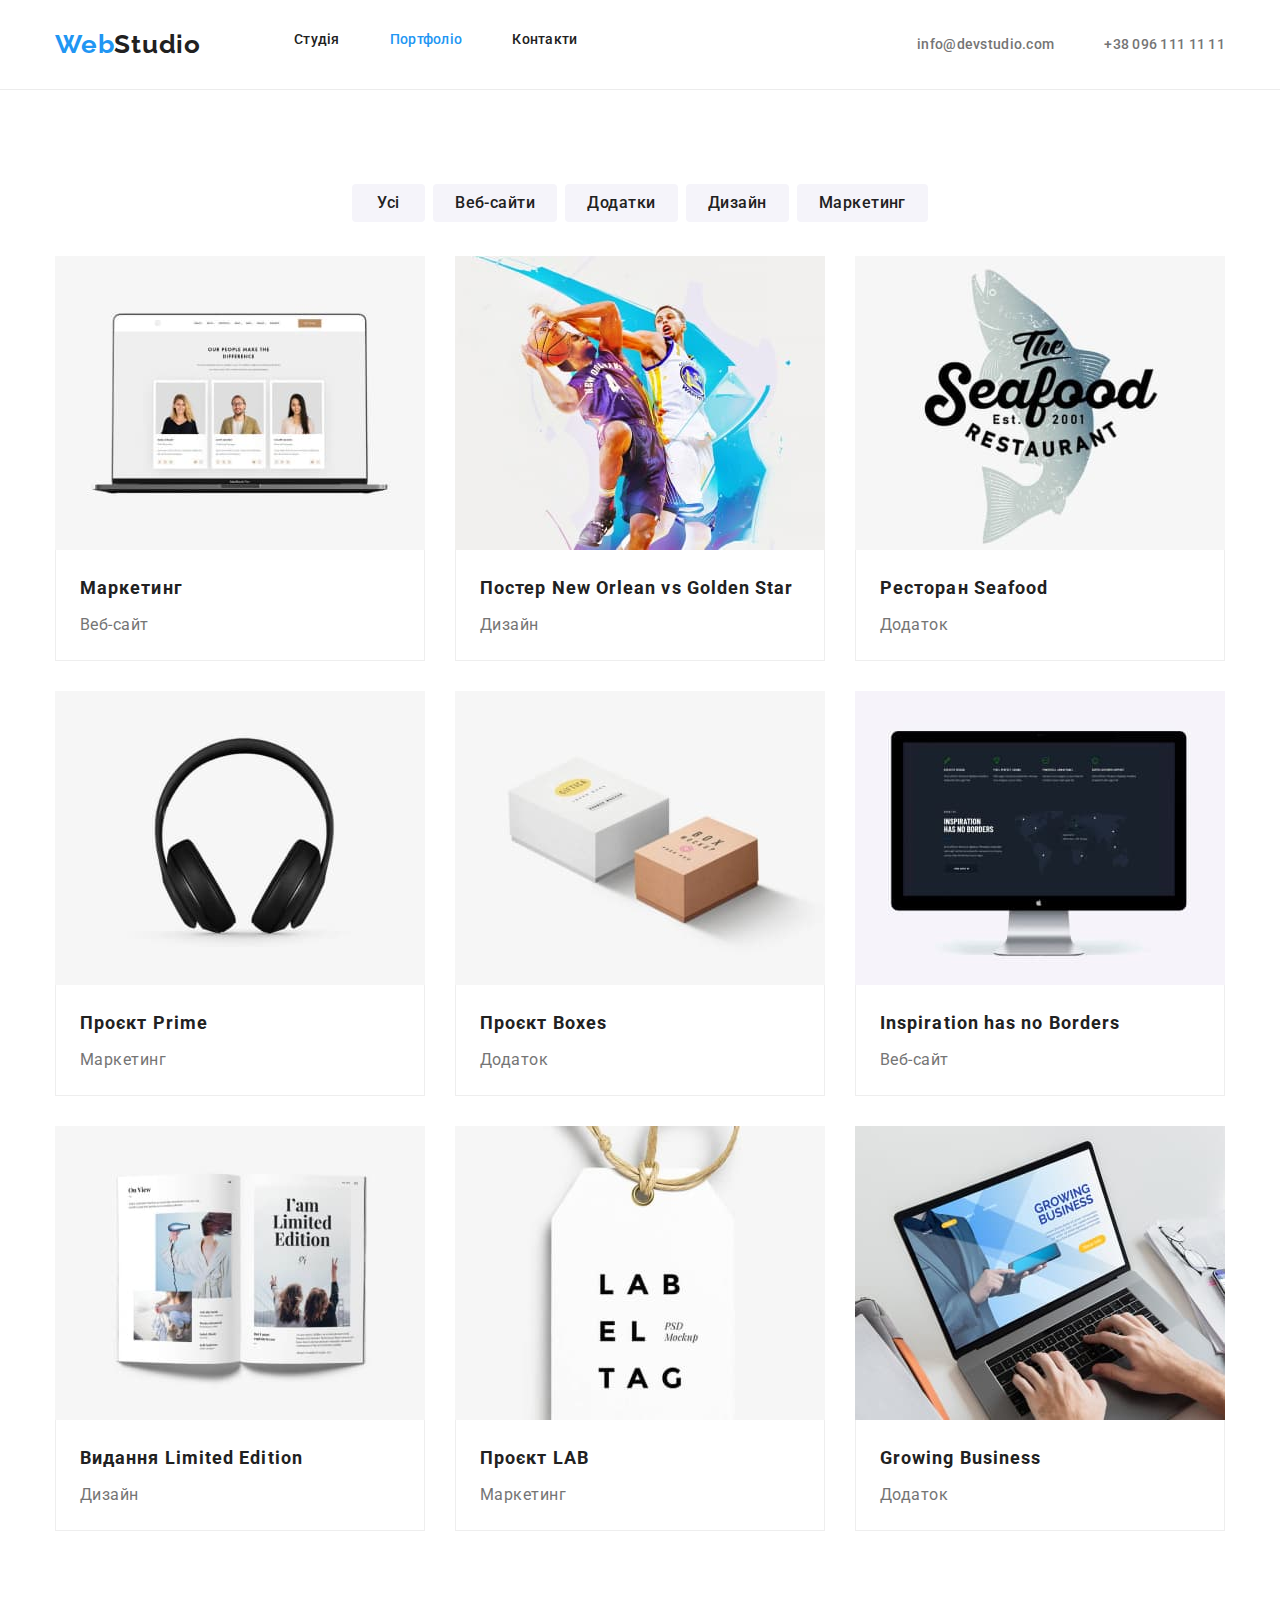
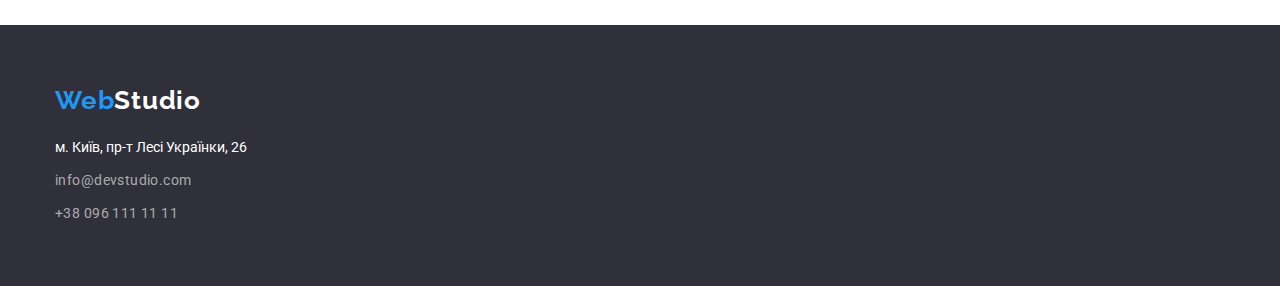
==== portfolio.html @ 7c83a078 "створив репозиторій на основі попередньої дз" ====
<!DOCTYPE html>
<html lang="uk">
  <head>
    <meta charset="UTF-8" />
    <meta http-equiv="X-UA-Compatible" content="IE=edge" />
    <meta name="viewport" content="width=device-width, initial-scale=1.0" />
    <title>WebStudio</title>
    <link rel="preconnect" href="https://fonts.googleapis.com" />
    <link rel="preconnect" href="https://fonts.gstatic.com" crossorigin />
    <link
      href="https://fonts.googleapis.com/css2?family=Raleway:wght@700&family=Roboto:wght@400;500;700;900&display=swap"
      rel="stylesheet"
    />
    <link
      rel="stylesheet"
      href="https://cdnjs.cloudflare.com/ajax/libs/modern-normalize/1.1.0/modern-normalize.min.css"
    />
    <link rel="stylesheet" href="./css/styles.css" />
  </head>

  <body>
    <header>
      <div class="container head">
        <nav class="nav-main">
          <a class="logo" href="" title="Головна сторінка"
            ><span class="logo-web">Web</span
            ><span class="logo-studio">Studio</span></a
          >
          <ul class="nav-ul site-nav">
            <li class="item">
              <a class="nav-link" href="./index.html" title="Студія">Студія</a>
            </li>
            <li class="item">
              <a
                class="nav-link act-stud"
                href="./portfolio.html"
                title="Портфоліо"
                >Портфоліо</a
              >
            </li>
            <li class="item">
              <a class="nav-link" href="" title="Контакти">Контакти</a>
            </li>
          </ul>
        </nav>
        <ul class="nav-ul second">
          <li class="item-first">
            <a class="nav-contact" href="mailto:info@devstudio.com"
              >info@devstudio.com</a
            >
          </li>
          <li class="item">
            <a class="nav-contact" href="tel:+380961111111"
              >+38 096 111 11 11</a
            >
          </li>
        </ul>
      </div>
    </header>
    <main>
      <section class="main-secondary">
        <div class="container">
          <h1 hidden>Портфоліо робіт</h1>

          <ul class="nav-ul port">
            <li class="item">
              <button class="button-secondary plus" type="button">Усі</button>
            </li>
            <li class="item">
              <button class="button-secondary" type="button">
                <span class="web">Веб-сайти</span>
              </button>
            </li>
            <li class="item">
              <button class="button-secondary" type="button">Додатки</button>
            </li>
            <li class="item">
              <button class="button-secondary" type="button">Дизайн</button>
            </li>
            <li class="item">
              <button class="button-secondary" type="button">Маркетинг</button>
            </li>
          </ul>

          <ul class="nav-ul everything">
            <li class="item">
              <a href=""
                ><img
                  class="img"
                  src="./images/portf-teh.jpg"
                  alt="ноутбук"
                  width="370"
                />
                <div class="text-port">
                  <h2 class="tytel-portf">Маркетинг</h2>
                  <p class="portf-article">Веб-сайт</p>
                </div>
              </a>
            </li>
            <li class="item">
              <a href=""
                ><img
                  class="img"
                  src="./images/portf-bask.jpg"
                  alt="баскетбол"
                  width="370"
                />
                <div class="text-port">
                  <h2 class="tytel-portf">Постер New Orlean vs Golden Star</h2>
                  <p class="portf-article">Дизайн</p>
                </div>
              </a>
            </li>
            <li class="item">
              <a href=""
                ><img
                  class="img"
                  src="./images/portf-seafood.jpg"
                  alt="логотип"
                  width="370"
                />
                <div class="text-port">
                  <h2 class="tytel-portf">Ресторан Seafood</h2>
                  <p class="portf-article">Додаток</p>
                </div>
              </a>
            </li>
            <li class="item">
              <a href=""
                ><img
                  class="img"
                  src="./images/portf-mus.jpg"
                  alt="навушники"
                  width="370"
                />
                <div class="text-port">
                  <h2 class="tytel-portf">Проєкт Prime</h2>
                  <p class="portf-article">Маркетинг</p>
                </div>
              </a>
            </li>
            <li class="item">
              <a href=""
                ><img
                  class="img"
                  src="./images/portf-book.jpg"
                  alt="коробки"
                  width="370"
                />
                <div class="text-port">
                  <h2 class="tytel-portf">Проєкт Boxes</h2>
                  <p class="portf-article">Додаток</p>
                </div>
              </a>
            </li>
            <li class="item">
              <a href=""
                ><img
                  class="img"
                  src="./images/portf-monit.jpg"
                  alt="монітор"
                  width="370"
                />
                <div class="text-port">
                  <h2 class="tytel-portf">Inspiration has no Borders</h2>
                  <p class="portf-article">Веб-сайт</p>
                </div>
              </a>
            </li>
            <li class="item">
              <a href="">
                <img
                  class="img"
                  src="./images/portf-magaz.jpg"
                  alt="журнал"
                  width="370"
                />
                <div class="text-port">
                  <h2 class="tytel-portf">Видання Limited Edition</h2>
                  <p class="portf-article">Дизайн</p>
                </div>
              </a>
            </li>
            <li class="item">
              <a href=""
                ><img
                  class="img"
                  src="./images/portf-lab.jpg"
                  alt="логотип на папері"
                  width="370"
                />
                <div class="text-port">
                  <h2 class="tytel-portf">Проєкт LAB</h2>
                  <p class="portf-article">Маркетинг</p>
                </div>
              </a>
            </li>
            <li class="item">
              <a href=""
                ><img
                  class="img"
                  src="./images/portf-laptop.jpg"
                  alt="ноутбук"
                  width="370"
                />
                <div class="text-port">
                  <h2 class="tytel-portf">Growing Business</h2>
                  <p class="portf-article">Додаток</p>
                </div>
              </a>
            </li>
          </ul>
        </div>
      </section>
    </main>
    <footer class="foot-main">
      <div class="foot">
        <a class="logo-foot" href="" title="Головна сторінка"
          ><span class="logo-web">Web</span
          ><span class="logo-studio-foot">Studio</span></a
        >
        <address>
          <ul class="nav-ul adr">
            <li class="item">
              <a
                class="foot-adress"
                href="https://goo.gl/maps/2znSzA5FASChHcnv6"
                target="_blank"
                rel="noreferrer noopener nofollow"
                >м. Київ, пр-т Лесі Українки, 26</a
              >
            </li>
            <li class="item">
              <a class="foot-contact" href="mailto:info@devstudio.com"
                >info@devstudio.com</a
              >
            </li>
            <li class="item">
              <a class="foot-contact" href="tel:+380961111111"
                >+38 096 111 11 11</a
              >
            </li>
          </ul>
        </address>
      </div>
    </footer>
  </body>
</html>
---- css/styles.css ----
html {
	box-sizing:border-box;
}
*,
*::before,
*::after {
	box-sizing: inherit;
}

h1,
h2,
h3,h4,
h5,
h6,
p,
ul{
margin-bottom: 0; 
margin-top:0;
padding: 0;
}

:root {
	--brand-color: #757575;
	--button-color: #2196F3;
	--tytle-color:#212121;
 }

body{
	margin:0;
	font-family:'Roboto', Sans-serif;
	background: #FFFFFF;;
	color:var(--brand-color);
}
/* header */

header{
	border-bottom-width: 1px;
	border-bottom-style: solid;
	border-bottom-color: rgba(236, 236, 236, 1);
	}


.container.head,.nav-main,.nav-ul.site-nav,.nav-ul.second{
display: flex;
}

.container.head,.nav-main{
	align-items: center;
}


.nav-ul.site-nav>.item.item:not(:last-child){
	margin-right: 50px;
}

.item>.nav-link{
	padding-top: 32px;
	padding-bottom: 32px;
}

.nav-ul.second>.item-first{
margin-right: 50px;
}

.nav-ul.second{
margin-left: auto;
}

.logo{
margin-right: 93px;
text-decoration: none;
font-family: 'Raleway',Sans-serif;
font-weight: 700;
font-size: 26px;
line-height: 1.19;
letter-spacing: 0.03em;
rgba(0, 0, 0, 1)
}
.logo-web{
	color:#2196F3;
}
.logo-studio{
	color:var(--tytle-color);
}
.nav-link{
display: block;
text-decoration: none;
font-family: 'Roboto',Sans-serif;
font-style: normal;
font-weight: 500;
font-size: 14px;
line-height: 1.14;
letter-spacing: 0.02em;
color:var(--tytle-color);
list-style-type: none;
}
.nav-link:hover,.nav-contact:hover,.nav-contact:focus{
	color: var(--button-color);
	} 

	.nav-link.act-stud{
		color: var(--button-color);
	 }

.nav-contact{
font-family: 'Roboto';
font-style: normal;
font-weight: 500;
font-size: 14px;
line-height: 16px;
letter-spacing: 0.02em;
color: inherit;
text-decoration: none;
}
.nav-ul{
		list-style-type: none;
	}
	
	
/* Footer */
.foot-main{
	padding-top: 60px;
	padding-bottom: 60px;
	background: rgba(47, 48, 58, 1);
}

.foot-adress{
	font-style: normal;
	font-size: 14px;
	line-height: 1.71;
color: #FFFFFF;
text-decoration: none;
}
.foot-contact{
font-style: normal;
font-size: 14px;
line-height:1.71;
letter-spacing: 0.03em;
color: rgba(255, 255, 255, 0.6);
text-decoration: none;
}
 .logo-foot{
font-family: 'Raleway';
font-style: normal;
font-weight: 700;
font-size: 26px;
line-height: 31px;
letter-spacing: 0.03em;
}

.logo-studio-foot{
	color: #FFFFFF;
}

.nav-ul.adr{
	margin-top: 20px;
}

.nav-ul>.item:not(:last-child){
	margin-bottom: 9px;
}

/* main first*/
 .hero{
	background:#2F303A;
	text-align: center;
	padding-bottom: 200px;
	padding-top: 200px;
 }
 .hero-tytle{
margin-bottom: 30px;
font-weight: 900;
font-size: 44px;
line-height: 1.36;
letter-spacing: 0.06em;
text-transform: uppercase;
color: #FFFFFF;
 }
 .button{
font-weight: 700;
font-size: 16px;
line-height: 1.88;
color: #FFFFFF; 
background: var(--button-color);
min-width: 216px;
border: none;
padding: 10px 32px;
text-align: center;
border-radius:4px;
cursor:pointer;
 }

 .button-first{
font-family: 'Roboto';
font-style: normal;
font-weight: 700;
font-size: 16px;
line-height: 30px;
cursor:pointer;
 }

 .button:focus,.button:hover{
	background: #F5F4FA;
	color:var(--button-color);
}

/* секція benefits */

.benefits{
	padding-top: 94px;
	padding-bottom: 94px;
}
.container-benefits>.nav-ul{
	display: flex;
}

.nav-ul>.atim:not(:last-child){
	margin-right: 30px;
}

.nav-ul>.atim{
	width: 270px;
}

/* секція our-work */

.nav-ul.work{
	display: flex;
}

.our-work{
		padding-bottom: 94px;
}

.nav-ul.work>.item:not(:last-child){
	margin-right: 30px;
}

.nav-ul.work>.item{
	margin-bottom: 0;
}

/* секція our-team */

.our-team{
	padding-top: 94px;
	padding-bottom: 94px;
	background: #F5F4FA;
}

.tytle-mini{
margin-bottom: 10px;
font-size: 14px;
line-height: 1.14;
letter-spacing: 0.03em;
text-transform: uppercase;
color: var(--tytle-color);
	}
	.mini-article{
font-size: 14px;
line-height: 1.71;
letter-spacing: 0.03em;
	}
	.tytle-work,.team{
margin-bottom: 50px;	
font-size: 36px;
line-height:1.17;
text-align: center;
letter-spacing: 0.03em;
color: var(--tytle-color);
	}

	.team-name{
margin-bottom: 10px;
margin-top: 30px;
font-weight: 500;
font-size: 16px;
line-height: 1.19;
text-align: center;
letter-spacing: 0.03em;
color: var(--tytle-color);
	}
.team-position{
font-size: 16px;
line-height: 1.19;
text-align: center;
letter-spacing: 0.03em;
	}

	.nav-ul-team{
		display: flex;
		list-style-type: none;
	}

	.nav-ul-team>.item:not(:last-child){
		margin-right: 30px;
	}

	.nav-ul-team>.item{
 box-shadow:0px 4px 4px rgba(0, 0, 0, 0.25);
 background: #FFFFFF;
 border-bottom-left-radius: 4px;
 border-bottom-right-radius: 4px;
 padding-bottom: 30px;
	}
	
	/* main second */

	.main-secondary{
		padding-top: 94px;
		padding-bottom: 94px;
		background:#FFFFFF ;	
	}

.nav-ul.port{
	display: flex;
	justify-content: center;
	margin-bottom: 34px;
}

.button-secondary{
font-family: 'Roboto';
font-style: normal;
display: inline-block;
padding: 6px 22px;
min-width: 73px;
border: none;
border-radius: 4px;
font-weight: 500;
font-size: 16px;
line-height: 1.62;
letter-spacing: 0.03em;
color: var(--tytle-color);
background: #F5F4FA;
text-align: center;
cursor:pointer;
}

.button-secondary.plus{
	padding: 6px 25px;
}

	.button-secondary:focus,.button-secondary:hover{
		background: var(--button-color);
		color:#FFFFFF;
		box-shadow: 0px 3px 1px rgba(0, 0, 0, 0.1), 0px 1px 2px rgba(0, 0, 0, 0.08), 0px 2px 2px rgba(0, 0, 0, 0.12);
		}

		.nav-ul.port>.item:not(:last-child){
margin-right: 8px;
		}

		.nav-ul.port>.item{
			margin-bottom: 0;
		}

.tytel-portf{
	margin-bottom: 4px;
font-size: 18px;
line-height: 2;
letter-spacing: 0.06em;
color: var(--tytle-color);
	}
.portf-article{
font-size: 16px;
line-height: 1.88;
letter-spacing: 0.03em;
color:var(--brand-color);
	}
	a{
		text-decoration: none;	
	}

	.nav-ul.everything{
		display: flex;
		flex-wrap: wrap;
			}

	.nav-ul.everything>.item{
	width: 370px;
	margin-right:30px;
	}
	

	.nav-ul.everything>.item:nth-child(3n) {
		margin-right: 0;
	}



	.nav-ul.everything>.item:nth-child(-n + 6){
		margin-bottom: 30px;
	}

	.nav-ul.everything>.item:nth-child(n + 7){
		margin-bottom: 0;
	}


	
	/* container */
 
 .container,.foot{
	width: 1200px;
	margin-right: auto;
	margin-left: auto;
	padding-right:15px;
	padding-left:15px;
 }

 /* Img */

 .img{
	display: block;
	 width: 100%;
	  height: auto;
 }
 .text-port{
	padding-bottom:20px;
	padding-top:20px;
	padding-left: 24px;
   padding-right: 24px;
	border-right-width: 1px;
	border-right-style: solid;
	border-right-color: #EEEEEE;
	background: #FFFFFF;
	border-left-width: 1px;
	border-left-style: solid;
	border-left-color: #EEEEEE;
	border-bottom-width: 1px;
	border-bottom-style: solid;
	border-bottom-color: #EEEEEE;
 }
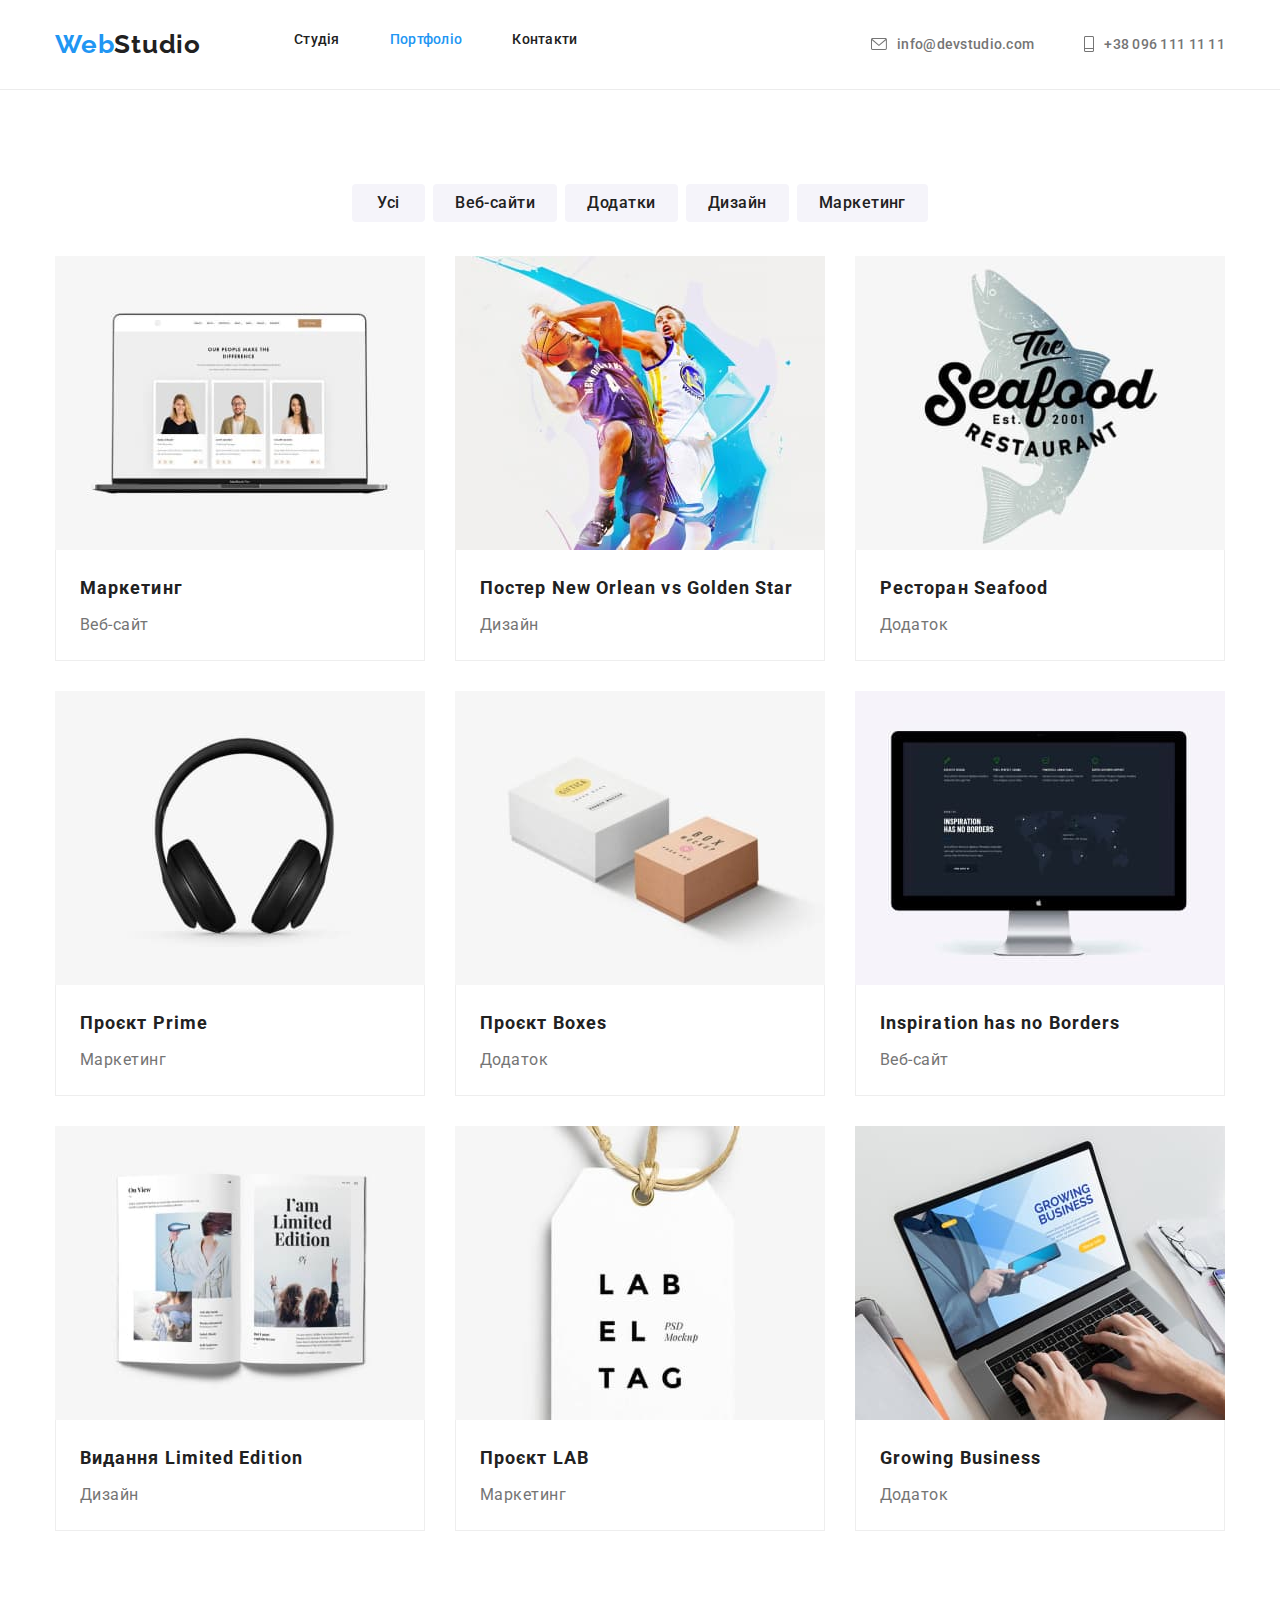
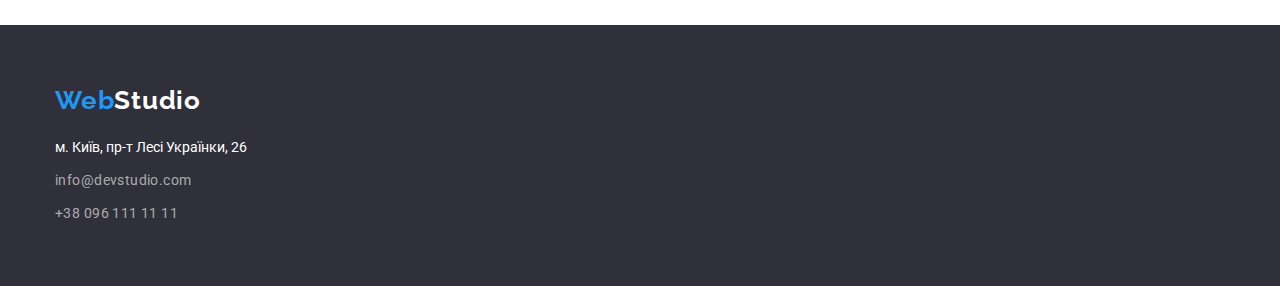
==== commit c65cf1e6: "зробив хедер і соц. мережі" ====
--- a/portfolio.html
+++ b/portfolio.html
@@ -45,11 +45,17 @@
         </nav>
         <ul class="nav-ul second">
           <li class="item-first">
+            <svg class="mail-pin-icon icon" width="16" height="12">
+              <use href="./images/icons.svg#icon-mail"></use>
+            </svg>
             <a class="nav-contact" href="mailto:info@devstudio.com"
               >info@devstudio.com</a
             >
           </li>
           <li class="item">
+            <svg class="phone-pin-icon icon" width="10" height="16">
+              <use href="./images/icons.svg#icon-phone"></use>
+            </svg>
             <a class="nav-contact" href="tel:+380961111111"
               >+38 096 111 11 11</a
             >
--- a/css/styles.css
+++ b/css/styles.css
@@ -66,6 +66,24 @@
 margin-left: auto;
 }
 
+.nav-ul.second>.item-first, .nav-ul.second>.item{
+	display: flex;
+	align-items: center;
+	justify-content: center;
+	padding-top: 32px;
+	padding-bottom: 32px;
+	cursor: pointer;
+	}
+
+.mail-pin-icon,.phone-pin-icon{
+	margin-right: 10px;
+	fill: currentColor;
+}
+
+.nav-ul.second>.item-first,.nav-ul.second>.item{
+	color: var(--brand-color);
+}
+
 .logo{
 margin-right: 93px;
 text-decoration: none;
@@ -94,11 +112,15 @@
 color:var(--tytle-color);
 list-style-type: none;
 }
-.nav-link:hover,.nav-contact:hover,.nav-contact:focus{
+.nav-link:hover{
 	color: var(--button-color);
 	} 
 
 	.nav-link.act-stud{
+		color: var(--button-color);
+	 }
+
+	 .nav-ul.second>.item-first:hover,:focus,.nav-ul.second>.item:hover,:focus{
 		color: var(--button-color);
 	 }
 
@@ -303,6 +325,45 @@
  border-bottom-right-radius: 4px;
  padding-bottom: 30px;
 	}
+
+	.nav-ul-team .social-item{
+		width: 44px;
+		height:44px;
+		list-style-type: none;
+		margin-right: 10px;
+			}
+
+	.nav-ul-team .social-item:last-child{
+		margin-right: 0 ;
+			}
+
+	.nav-ul-team .social-icons{
+		display: flex;
+		justify-content: center;
+		margin-top: 16px;
+					}
+
+	.nav-ul-team .social-link{
+		width: 100%;
+		height: 100%;
+		display: flex;
+		align-items: center;
+		justify-content: center;
+		background: #FFFFFF;;
+       border-radius: 50%;
+		 color: rgba(175, 177, 184, 1);
+	}
+
+		.nav-ul-team .social-icon{
+		fill: currentColor;
+	}
+
+	.nav-ul-team .social-link:hover,:focus{
+		background: #2196F3;
+		color: rgba(255, 255, 255, 1);
+ 
+	}
+	
 	
 	/* main second */
 
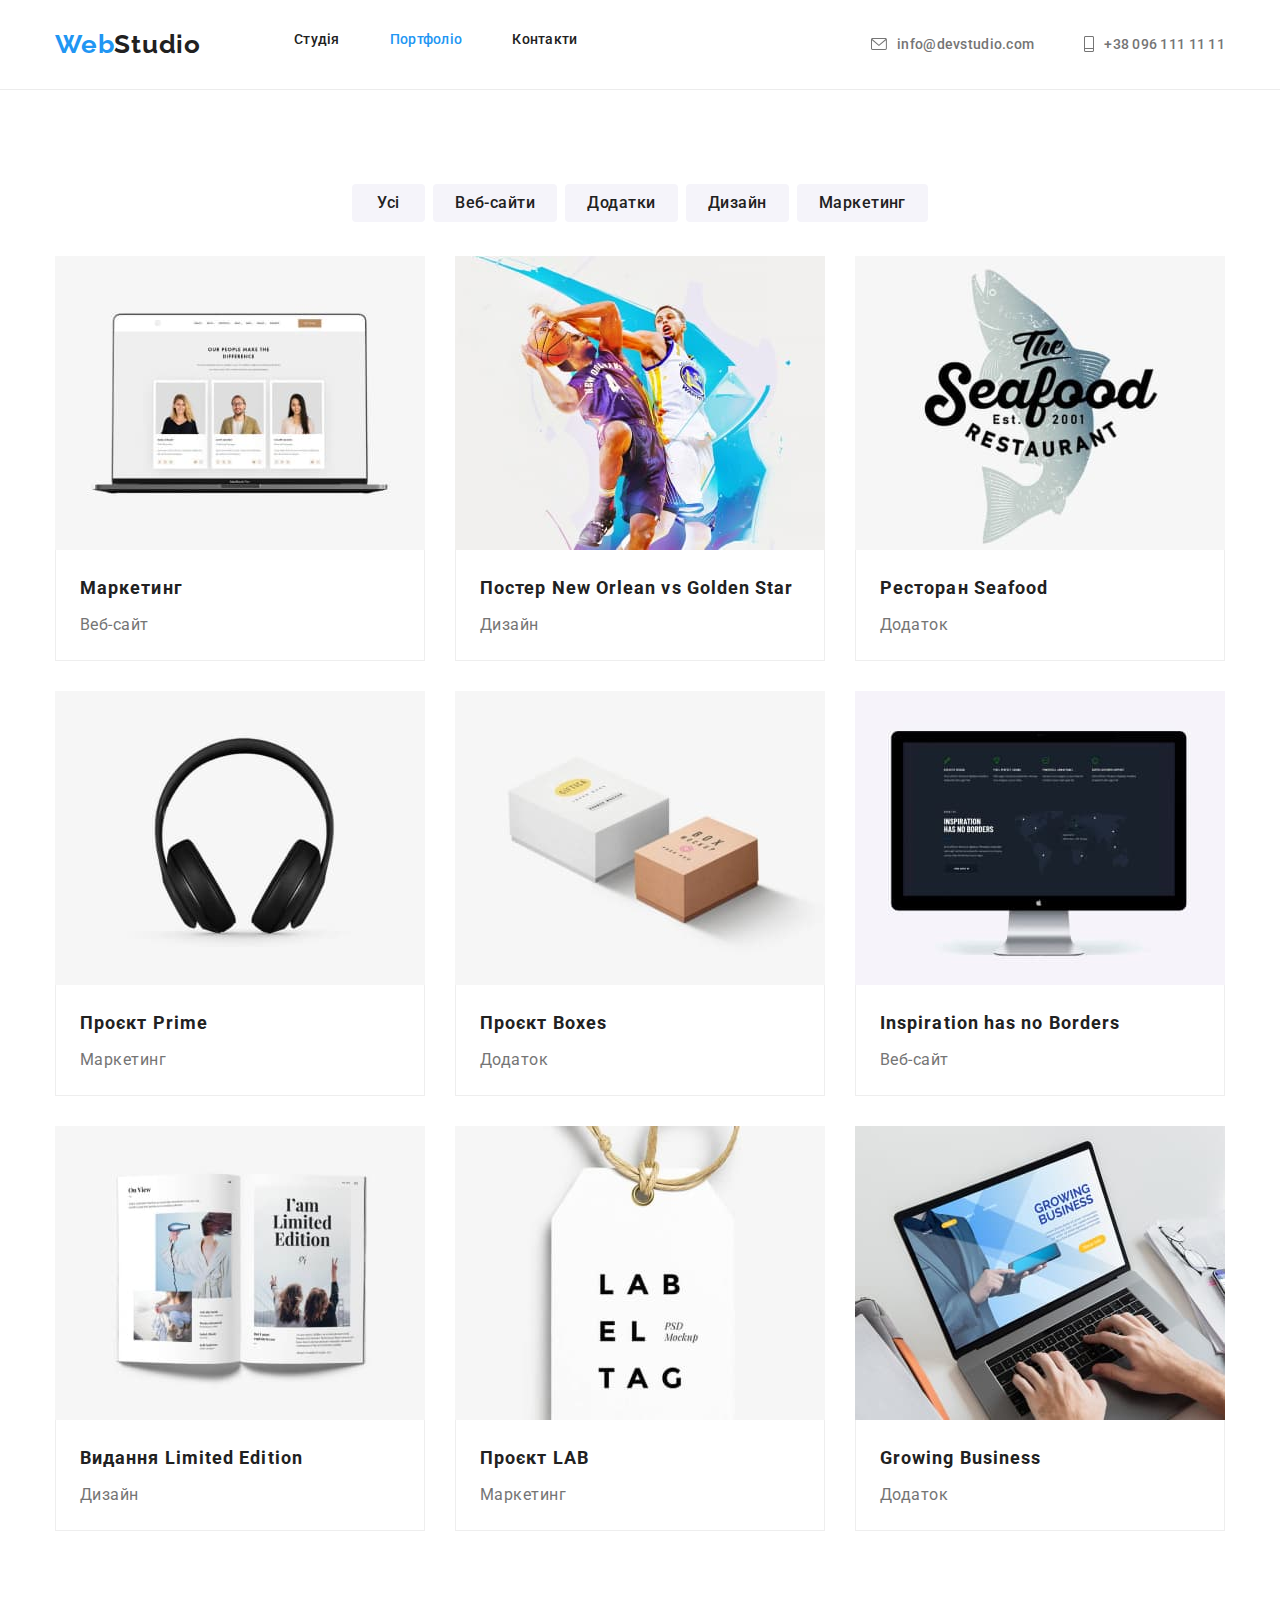
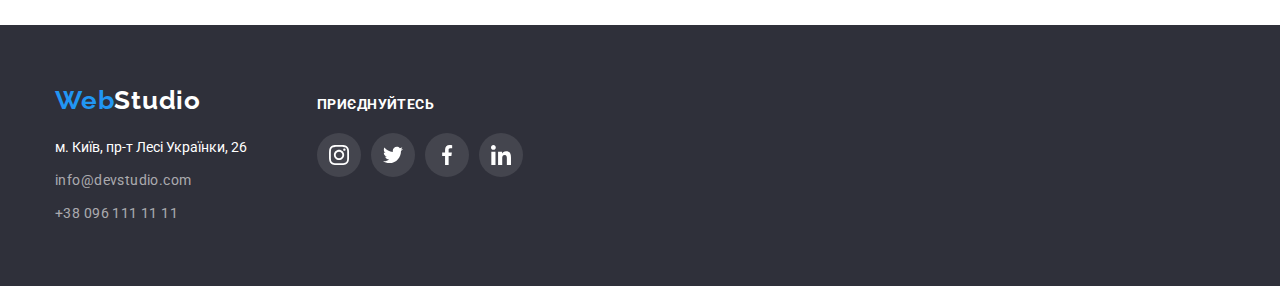
==== commit 42be4a89: "доробив футер" ====
--- a/portfolio.html
+++ b/portfolio.html
@@ -220,34 +220,65 @@
       </section>
     </main>
     <footer class="foot-main">
-      <div class="foot">
-        <a class="logo-foot" href="" title="Головна сторінка"
-          ><span class="logo-web">Web</span
-          ><span class="logo-studio-foot">Studio</span></a
-        >
-        <address>
-          <ul class="nav-ul adr">
-            <li class="item">
-              <a
-                class="foot-adress"
-                href="https://goo.gl/maps/2znSzA5FASChHcnv6"
-                target="_blank"
-                rel="noreferrer noopener nofollow"
-                >м. Київ, пр-т Лесі Українки, 26</a
-              >
-            </li>
-            <li class="item">
-              <a class="foot-contact" href="mailto:info@devstudio.com"
-                >info@devstudio.com</a
-              >
-            </li>
-            <li class="item">
-              <a class="foot-contact" href="tel:+380961111111"
-                >+38 096 111 11 11</a
-              >
-            </li>
-          </ul>
-        </address>
+      <div class="foot-together">
+        <div class="foot">
+          <a class="logo-foot" href="" title="Головна сторінка"
+            ><span class="logo-web">Web</span
+            ><span class="logo-studio-foot">Studio</span></a
+          >
+          <address>
+            <ul class="nav-ul adr">
+              <li class="item">
+                <a
+                  class="foot-adress"
+                  href="https://goo.gl/maps/2znSzA5FASChHcnv6"
+                  target="_blank"
+                  rel="noreferrer noopener nofollow"
+                  >м. Київ, пр-т Лесі Українки, 26</a
+                >
+              </li>
+              <li class="item">
+                <a class="foot-contact" href="mailto:info@devstudio.com"
+                  >info@devstudio.com</a
+                >
+              </li>
+              <li class="item">
+                <a class="foot-contact" href="tel:+380961111111"
+                  >+38 096 111 11 11</a
+                >
+              </li>
+            </ul>
+          </address>
+        </div>
+        <div class="foot-two">
+          <h3 class="foot-two-tytle">приєднуйтесь</h3>
+          <ul class="foot-two-list">
+            <li class="foot-two-item">
+              <a href="" class="foot-two-link"
+                ><svg class="foot-two-icon" width="20" height="20">
+                  <use href="./images/icons.svg#icon-instagram"></use></svg
+              ></a>
+            </li>
+            <li class="foot-two-item">
+              <a href="" class="foot-two-link"
+                ><svg class="foot-two-icon" width="20" height="20">
+                  <use href="./images/icons.svg#icon-twitter"></use></svg
+              ></a>
+            </li>
+            <li class="foot-two-item">
+              <a href="" class="foot-two-link"
+                ><svg class="foot-two-icon" width="20" height="20">
+                  <use href="./images/icons.svg#icon-facebook"></use></svg
+              ></a>
+            </li>
+            <li class="foot-two-item">
+              <a href="" class="foot-two-link"
+                ><svg class="foot-two-icon" width="20" height="20">
+                  <use href="./images/icons.svg#icon-linkedin"></use></svg
+              ></a>
+            </li>
+          </ul>
+        </div>
       </div>
     </footer>
   </body>
--- a/css/styles.css
+++ b/css/styles.css
@@ -125,7 +125,7 @@
 	 }
 
 .nav-contact{
-font-family: 'Roboto';
+font-family: 'Roboto',Sans-serif;
 font-style: normal;
 font-weight: 500;
 font-size: 14px;
@@ -140,6 +140,85 @@
 	
 	
 /* Footer */
+.foot-together{
+	display: flex;
+	align-items: baseline;
+}
+
+.foot-two-list{
+	display: flex;
+	list-style-type: none;
+}
+
+.foot-two{
+	margin-left: 70px;
+}
+
+
+
+.foot-two-link{
+	display: flex;
+	width: 100%;
+	height: 100%;
+	align-items: center;
+	justify-content: center;
+}
+
+.foot-two-item{
+	width: 44px;
+	height:44px;
+	list-style-type: none;
+	margin-right: 10px;
+		}
+
+		.foot-two-list>.foot-two-item:last-child{
+	margin-right: 0 ;
+		}
+
+.foot-two-item .foot-two-icon{
+	display: flex;
+	justify-content: center;
+					}
+
+.foot-two-item .foot-two-link{
+	width: 100%;
+	height: 100%;
+	display: flex;
+	align-items: center;
+	justify-content: center;
+	background:rgba(255, 255, 255, 0.1);
+	;
+	 border-radius: 50%;
+	 color: #FFFFFF;
+}
+
+	.foot-two-link .foot-two-icon{
+	fill: currentColor;
+}
+
+.foot-two-item .foot-two-link:hover, .foot-two-item .foot-two-link:focus{
+	background: #2196F3;
+	color: #FFFFFF;
+
+}
+
+.foot-two-tytle{
+margin-bottom: 20px;	
+width: 116px;
+height: 16px;
+left: 516px;
+top: 2748px;
+font-family: 'Roboto',Sans-serif;
+font-style: normal;
+font-weight: 700;
+font-size: 14px;
+line-height: 1.14;
+letter-spacing: 0.03em;
+text-transform: uppercase;
+color: #FFFFFF;
+
+}
+
 .foot-main{
 	padding-top: 60px;
 	padding-bottom: 60px;
@@ -262,6 +341,18 @@
 	margin-bottom: 0;
 }
 
+.atim>.atim-div{
+	display: flex;
+	align-items: center;
+	justify-content: center;
+	width: 270px;
+	height: 120px;
+	background: #F5F4FA;
+   border-radius: 4px;
+	}
+
+
+
 /* секція our-team */
 
 .our-team{
@@ -271,6 +362,7 @@
 }
 
 .tytle-mini{
+margin-top: 30px;
 margin-bottom: 10px;
 font-size: 14px;
 line-height: 1.14;
@@ -358,13 +450,54 @@
 		fill: currentColor;
 	}
 
-	.nav-ul-team .social-link:hover,:focus{
+	.nav-ul-team .social-link:hover,.nav-ul-team .social-link:focus{
 		background: #2196F3;
 		color: rgba(255, 255, 255, 1);
  
 	}
+
+	/* Постійні клієнти */
+
+	.customer-list{
+		display: flex;
+		list-style-type: none;
+	}
+	.customer-item{
+		
+					}
+	.customer-item:not(:last-child){
+		margin-right: 30px;
+	}
+
+	.container.customer-div{
+		padding-top: 94px;
+		padding-bottom: 94px;
+	}
 	
-	
+	.tytle-work.tytle-costomer{
+margin-bottom: 50px;
+	}
+
+	.customer-icon{
+		fill: currentColor;
+	}
+
+	.customer-link{
+		display: flex;
+		align-items: center;
+		justify-content: center;
+		width: 170px;
+		height: 92px;
+		border: 1px solid #AFB1B8;
+      border-radius: 4px; 
+		color:rgba(175, 177, 184, 1);
+	}
+
+	.customer-item>.customer-link:focus,.customer-item>.customer-link:hover{
+		color: var(--button-color);
+		border-color: var(--button-color);
+	}
+
 	/* main second */
 
 	.main-secondary{
@@ -461,7 +594,7 @@
 	
 	/* container */
  
- .container,.foot{
+ .container,.foot-together{
 	width: 1200px;
 	margin-right: auto;
 	margin-left: auto;
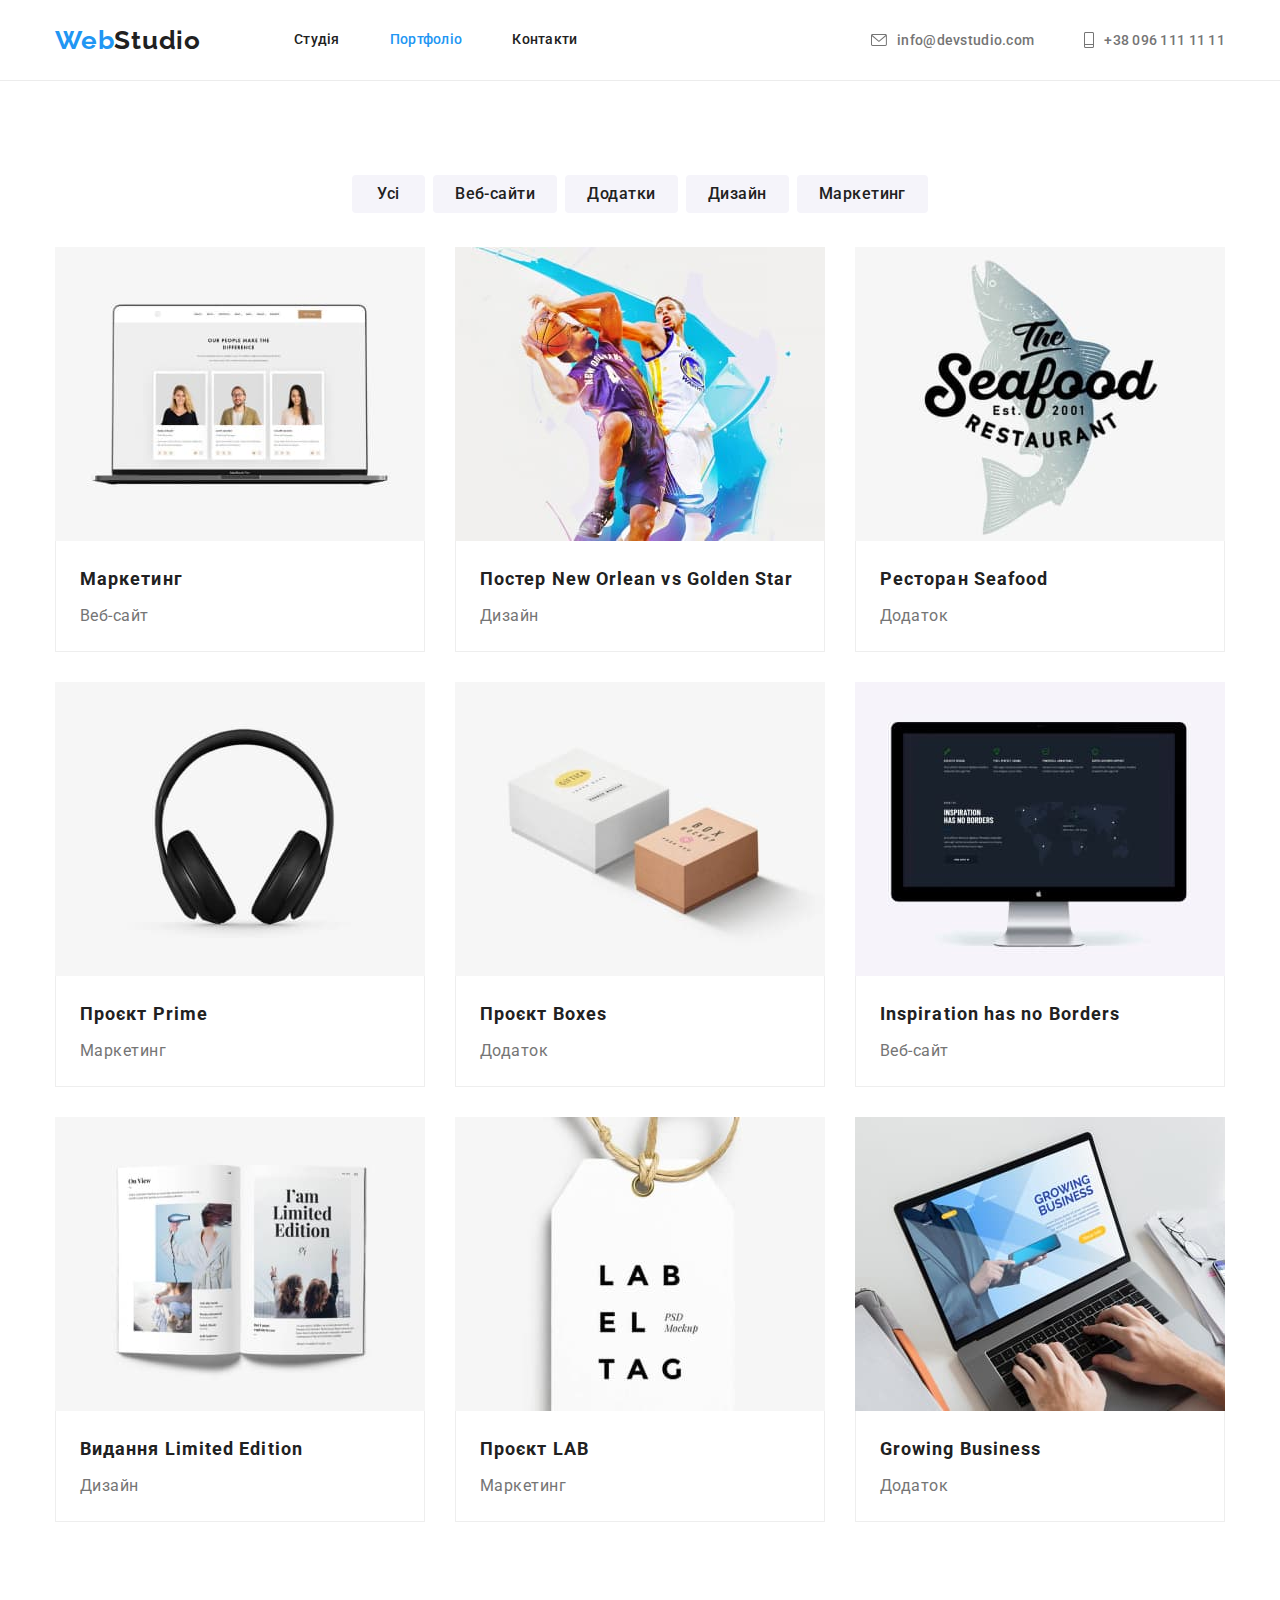
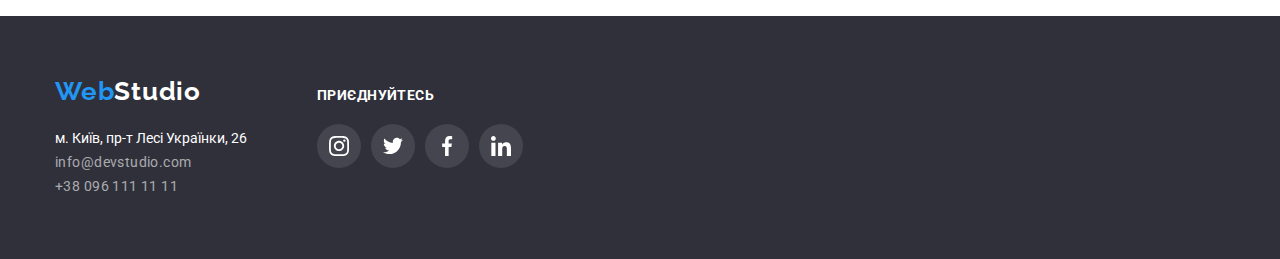
==== commit 0f2e174c: "доопрацював ДЗ відповідно до зауважень ментора" ====
--- a/portfolio.html
+++ b/portfolio.html
@@ -45,20 +45,18 @@
         </nav>
         <ul class="nav-ul second">
           <li class="item-first">
-            <svg class="mail-pin-icon icon" width="16" height="12">
-              <use href="./images/icons.svg#icon-mail"></use>
-            </svg>
             <a class="nav-contact" href="mailto:info@devstudio.com"
-              >info@devstudio.com</a
-            >
+              ><svg class="mail-pin-icon icon" width="16" height="12">
+                <use href="./images/icons.svg#icon-mail"></use></svg
+              ><span>info@devstudio.com</span>
+            </a>
           </li>
           <li class="item">
-            <svg class="phone-pin-icon icon" width="10" height="16">
-              <use href="./images/icons.svg#icon-phone"></use>
-            </svg>
-            <a class="nav-contact" href="tel:+380961111111"
-              >+38 096 111 11 11</a
-            >
+            <a class="nav-contact" href="tel:+380961111111">
+              <svg class="phone-pin-icon icon" width="10" height="16">
+                <use href="./images/icons.svg#icon-phone"></use></svg
+              ><span>+38 096 111 11 11</span>
+            </a>
           </li>
         </ul>
       </div>
@@ -90,128 +88,148 @@
 
           <ul class="nav-ul everything">
             <li class="item">
-              <a href=""
-                ><img
-                  class="img"
-                  src="./images/portf-teh.jpg"
-                  alt="ноутбук"
-                  width="370"
-                />
-                <div class="text-port">
-                  <h2 class="tytel-portf">Маркетинг</h2>
-                  <p class="portf-article">Веб-сайт</p>
-                </div>
-              </a>
-            </li>
-            <li class="item">
-              <a href=""
-                ><img
-                  class="img"
-                  src="./images/portf-bask.jpg"
-                  alt="баскетбол"
-                  width="370"
-                />
-                <div class="text-port">
-                  <h2 class="tytel-portf">Постер New Orlean vs Golden Star</h2>
-                  <p class="portf-article">Дизайн</p>
-                </div>
-              </a>
-            </li>
-            <li class="item">
-              <a href=""
-                ><img
-                  class="img"
-                  src="./images/portf-seafood.jpg"
-                  alt="логотип"
-                  width="370"
-                />
-                <div class="text-port">
-                  <h2 class="tytel-portf">Ресторан Seafood</h2>
-                  <p class="portf-article">Додаток</p>
-                </div>
-              </a>
-            </li>
-            <li class="item">
-              <a href=""
-                ><img
-                  class="img"
-                  src="./images/portf-mus.jpg"
-                  alt="навушники"
-                  width="370"
-                />
-                <div class="text-port">
-                  <h2 class="tytel-portf">Проєкт Prime</h2>
-                  <p class="portf-article">Маркетинг</p>
-                </div>
-              </a>
-            </li>
-            <li class="item">
-              <a href=""
-                ><img
-                  class="img"
-                  src="./images/portf-book.jpg"
-                  alt="коробки"
-                  width="370"
-                />
-                <div class="text-port">
-                  <h2 class="tytel-portf">Проєкт Boxes</h2>
-                  <p class="portf-article">Додаток</p>
-                </div>
-              </a>
-            </li>
-            <li class="item">
-              <a href=""
-                ><img
-                  class="img"
-                  src="./images/portf-monit.jpg"
-                  alt="монітор"
-                  width="370"
-                />
-                <div class="text-port">
-                  <h2 class="tytel-portf">Inspiration has no Borders</h2>
-                  <p class="portf-article">Веб-сайт</p>
-                </div>
-              </a>
-            </li>
-            <li class="item">
-              <a href="">
-                <img
-                  class="img"
-                  src="./images/portf-magaz.jpg"
-                  alt="журнал"
-                  width="370"
-                />
-                <div class="text-port">
-                  <h2 class="tytel-portf">Видання Limited Edition</h2>
-                  <p class="portf-article">Дизайн</p>
-                </div>
-              </a>
-            </li>
-            <li class="item">
-              <a href=""
-                ><img
-                  class="img"
-                  src="./images/portf-lab.jpg"
-                  alt="логотип на папері"
-                  width="370"
-                />
-                <div class="text-port">
-                  <h2 class="tytel-portf">Проєкт LAB</h2>
-                  <p class="portf-article">Маркетинг</p>
-                </div>
-              </a>
-            </li>
-            <li class="item">
-              <a href=""
-                ><img
-                  class="img"
-                  src="./images/portf-laptop.jpg"
-                  alt="ноутбук"
-                  width="370"
-                />
-                <div class="text-port">
-                  <h2 class="tytel-portf">Growing Business</h2>
-                  <p class="portf-article">Додаток</p>
+              <a href="" class="card-portfolio"
+                ><div>
+                  <img
+                    class="img"
+                    src="./images/portf-teh.jpg"
+                    alt="ноутбук"
+                    width="370"
+                  />
+                  <div class="text-port">
+                    <h2 class="tytel-portf">Маркетинг</h2>
+                    <p class="portf-article">Веб-сайт</p>
+                  </div>
+                </div>
+              </a>
+            </li>
+            <li class="item">
+              <a href="" class="card-portfolio"
+                ><div>
+                  <img
+                    class="img"
+                    src="./images/portf-bask.jpg"
+                    alt="баскетбол"
+                    width="370"
+                  />
+                  <div class="text-port">
+                    <h2 class="tytel-portf">
+                      Постер New Orlean vs Golden Star
+                    </h2>
+                    <p class="portf-article">Дизайн</p>
+                  </div>
+                </div>
+              </a>
+            </li>
+            <li class="item">
+              <a href="" class="card-portfolio"
+                ><div>
+                  <img
+                    class="img"
+                    src="./images/portf-seafood.jpg"
+                    alt="логотип"
+                    width="370"
+                  />
+                  <div class="text-port">
+                    <h2 class="tytel-portf">Ресторан Seafood</h2>
+                    <p class="portf-article">Додаток</p>
+                  </div>
+                </div>
+              </a>
+            </li>
+            <li class="item">
+              <a href="" class="card-portfolio"
+                ><div>
+                  <img
+                    class="img"
+                    src="./images/portf-mus.jpg"
+                    alt="навушники"
+                    width="370"
+                  />
+                  <div class="text-port">
+                    <h2 class="tytel-portf">Проєкт Prime</h2>
+                    <p class="portf-article">Маркетинг</p>
+                  </div>
+                </div>
+              </a>
+            </li>
+            <li class="item">
+              <a href="" class="card-portfolio"
+                ><div>
+                  <img
+                    class="img"
+                    src="./images/portf-book.jpg"
+                    alt="коробки"
+                    width="370"
+                  />
+                  <div class="text-port">
+                    <h2 class="tytel-portf">Проєкт Boxes</h2>
+                    <p class="portf-article">Додаток</p>
+                  </div>
+                </div>
+              </a>
+            </li>
+            <li class="item">
+              <a href="" class="card-portfolio"
+                ><div>
+                  <img
+                    class="img"
+                    src="./images/portf-monit.jpg"
+                    alt="монітор"
+                    width="370"
+                  />
+                  <div class="text-port">
+                    <h2 class="tytel-portf">Inspiration has no Borders</h2>
+                    <p class="portf-article">Веб-сайт</p>
+                  </div>
+                </div>
+              </a>
+            </li>
+            <li class="item">
+              <a href="" class="card-portfolio"
+                ><div>
+                  <img
+                    class="img"
+                    src="./images/portf-magaz.jpg"
+                    alt="журнал"
+                    width="370"
+                  />
+                  <div class="text-port">
+                    <h2 class="tytel-portf">Видання Limited Edition</h2>
+                    <p class="portf-article">Дизайн</p>
+                  </div>
+                </div>
+              </a>
+            </li>
+            <li class="item">
+              <a href="" class="card-portfolio"
+                ><div>
+                  <img
+                    class="img"
+                    src="./images/portf-lab.jpg"
+                    alt="логотип на папері"
+                    width="370"
+                  />
+                  <div class="text-port">
+                    <h2 class="tytel-portf">Проєкт LAB</h2>
+                    <p class="portf-article">Маркетинг</p>
+                  </div>
+                </div>
+              </a>
+            </li>
+            <li class="item">
+              <a href="" class="card-portfolio"
+                ><div>
+                  <img
+                    class="img"
+                    src="./images/portf-laptop.jpg"
+                    alt="ноутбук"
+                    width="370"
+                  />
+                  <div class="text-port">
+                    <h2 class="tytel-portf">Growing Business</h2>
+                    <p class="portf-article">Додаток</p>
+                  </div>
                 </div>
               </a>
             </li>
--- a/css/styles.css
+++ b/css/styles.css
@@ -53,6 +53,10 @@
 	margin-right: 50px;
 }
 
+.nav-ul.site-nav>.item{
+	margin-bottom: 0;
+}
+
 .item>.nav-link{
 	padding-top: 32px;
 	padding-bottom: 32px;
@@ -70,10 +74,34 @@
 	display: flex;
 	align-items: center;
 	justify-content: center;
-	padding-top: 32px;
-	padding-bottom: 32px;
 	cursor: pointer;
-	}
+	} 
+	
+	.nav-ul.second>.nav-contact{
+		display:flex;
+	align-items: center;
+	justify-content: center;
+	 padding-top: 32px; 
+	padding-bottom: 32px; 
+	cursor: pointer;
+		}
+
+		.item>.nav-contact{
+			display:flex;
+			align-items: center;
+					}
+.item-first>.nav-contact{
+						display:flex;
+						align-items: center;
+								}
+
+.nav-contact>.mail-pin-icon.icon{
+	display: inline-block;
+}
+
+.nav-contact>.phone-pin-icon.icon{
+	display: inline-block;
+}
 
 .mail-pin-icon,.phone-pin-icon{
 	margin-right: 10px;
@@ -120,8 +148,20 @@
 		color: var(--button-color);
 	 }
 
-	 .nav-ul.second>.item-first:hover,:focus,.nav-ul.second>.item:hover,:focus{
-		color: var(--button-color);
+	 .item-first>.nav-contact:hover,.item-first>.nav-contact:focus{
+		color: var(--button-color);}
+
+		.item>.nav-contact:hover,.item>.nav-contact:focus{
+			color: var(--button-color);
+
+	 }
+
+	 .item-first>.mail-pin-icon.icon{
+		fill: inherit;
+	 }
+
+	 .item>.mail-pin-icon.icon{
+		fill: inherit;
 	 }
 
 .nav-contact{
@@ -133,6 +173,9 @@
 letter-spacing: 0.02em;
 color: inherit;
 text-decoration: none;
+padding-top: 32px;
+padding-bottom: 32px
+;
 }
 .nav-ul{
 		list-style-type: none;
@@ -256,14 +299,29 @@
 .nav-ul.adr{
 	margin-top: 20px;
 }
-
+/* 
 .nav-ul>.item:not(:last-child){
 	margin-bottom: 9px;
-}
+} */
 
 /* main first*/
+
+/* .hero{
+	width: 1600px;
+	background-image: url(../images/backg-img.jpg);
+	background-position: center;
+} */
+
  .hero{
-	background:#2F303A;
+	max-width: 1600px;
+	margin-left: auto;
+	margin-right: auto;
+	background-color:#C4C4C4;
+	background-image:linear-gradient(to right, rgba(47,48,58,0.4),
+	rgba(47,48,58,0.4)), url(../images/backg-img.jpg);
+	background-size: 1600px;
+   background-repeat: no-repeat;
+	background-position: center;
 	text-align: center;
 	padding-bottom: 200px;
 	padding-top: 200px;
@@ -589,6 +647,15 @@
 	.nav-ul.everything>.item:nth-child(n + 7){
 		margin-bottom: 0;
 	}
+
+	.item>.card-portfolio:focus, .item>.card-portfolio>:hover{
+	box-shadow: 0px 1px 1px rgba(0, 0, 0, 0.12), 0px 4px 4px rgba(0, 0, 0, 0.06), 1px 4px 6px rgba(0, 0, 0, 0.16);
+	}
+
+	.item>.card-portfolio{
+		display: block;
+	}
+	
 
 
 	
